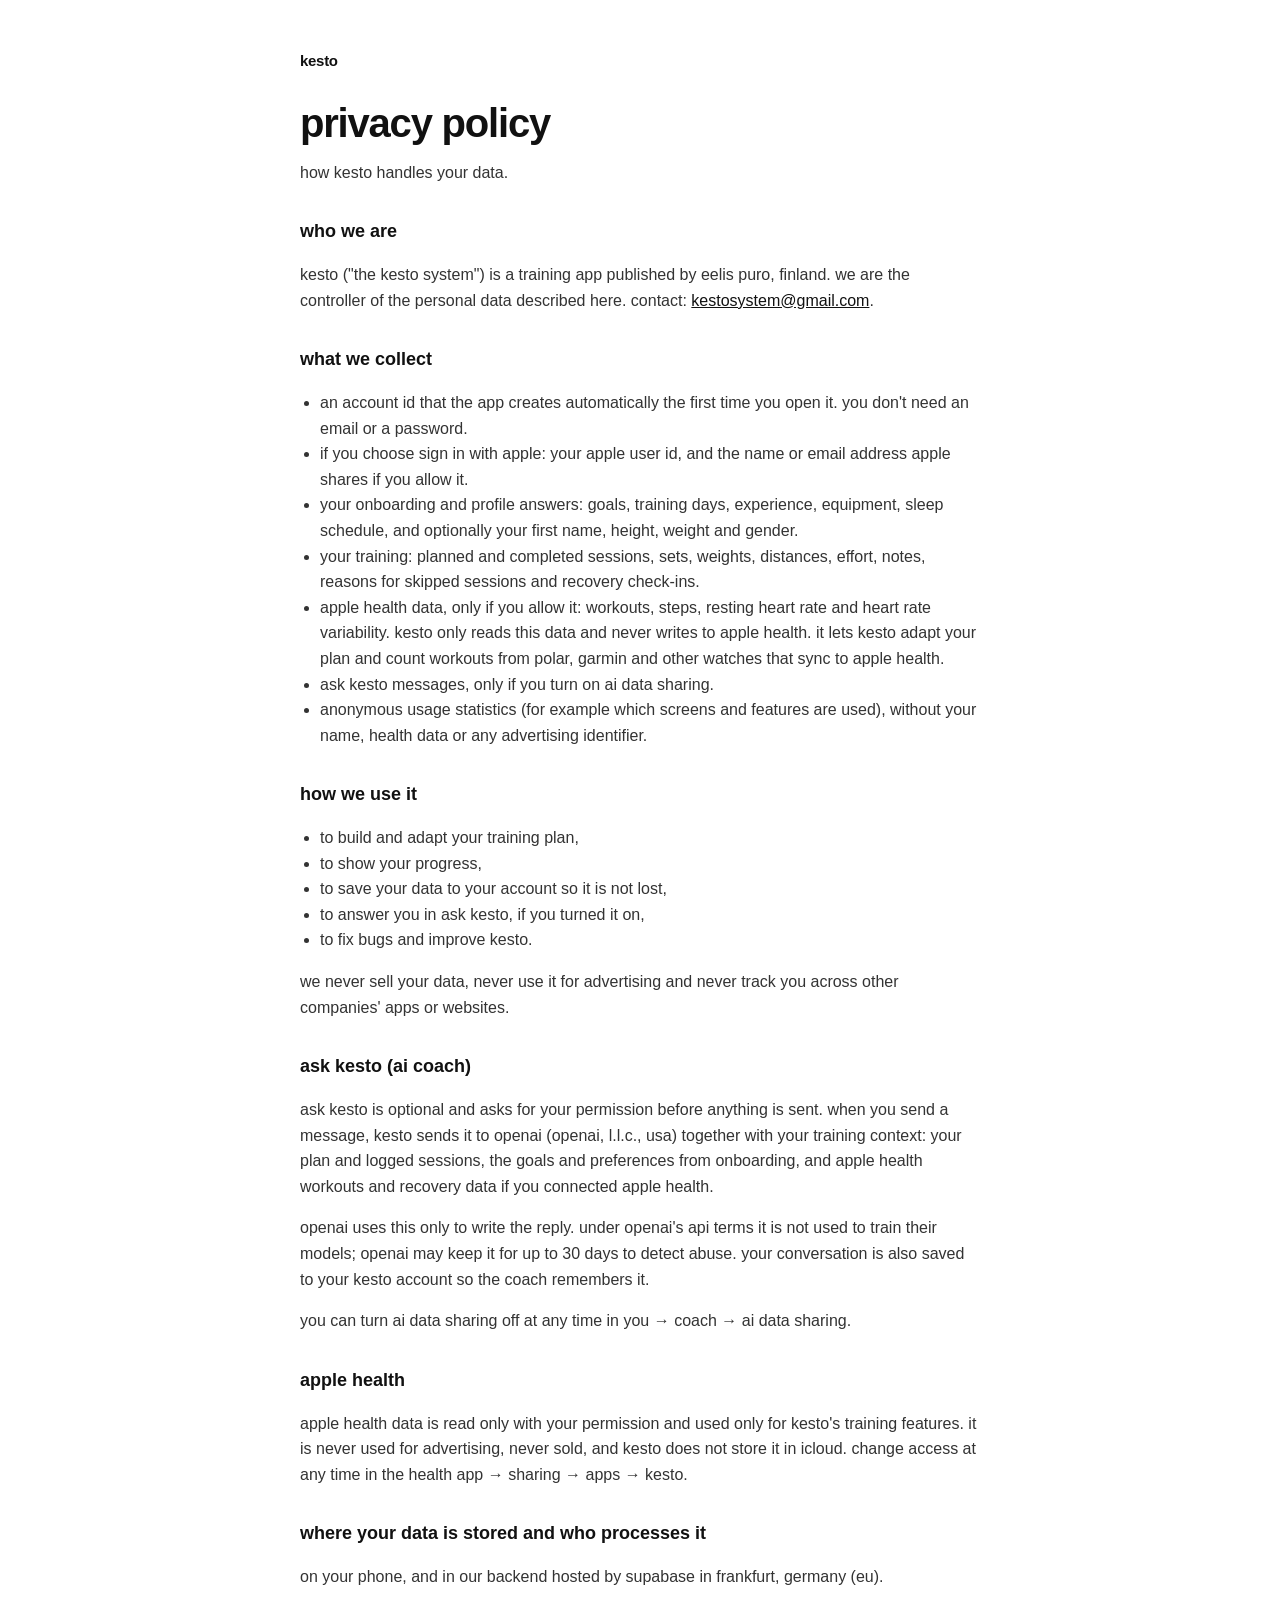
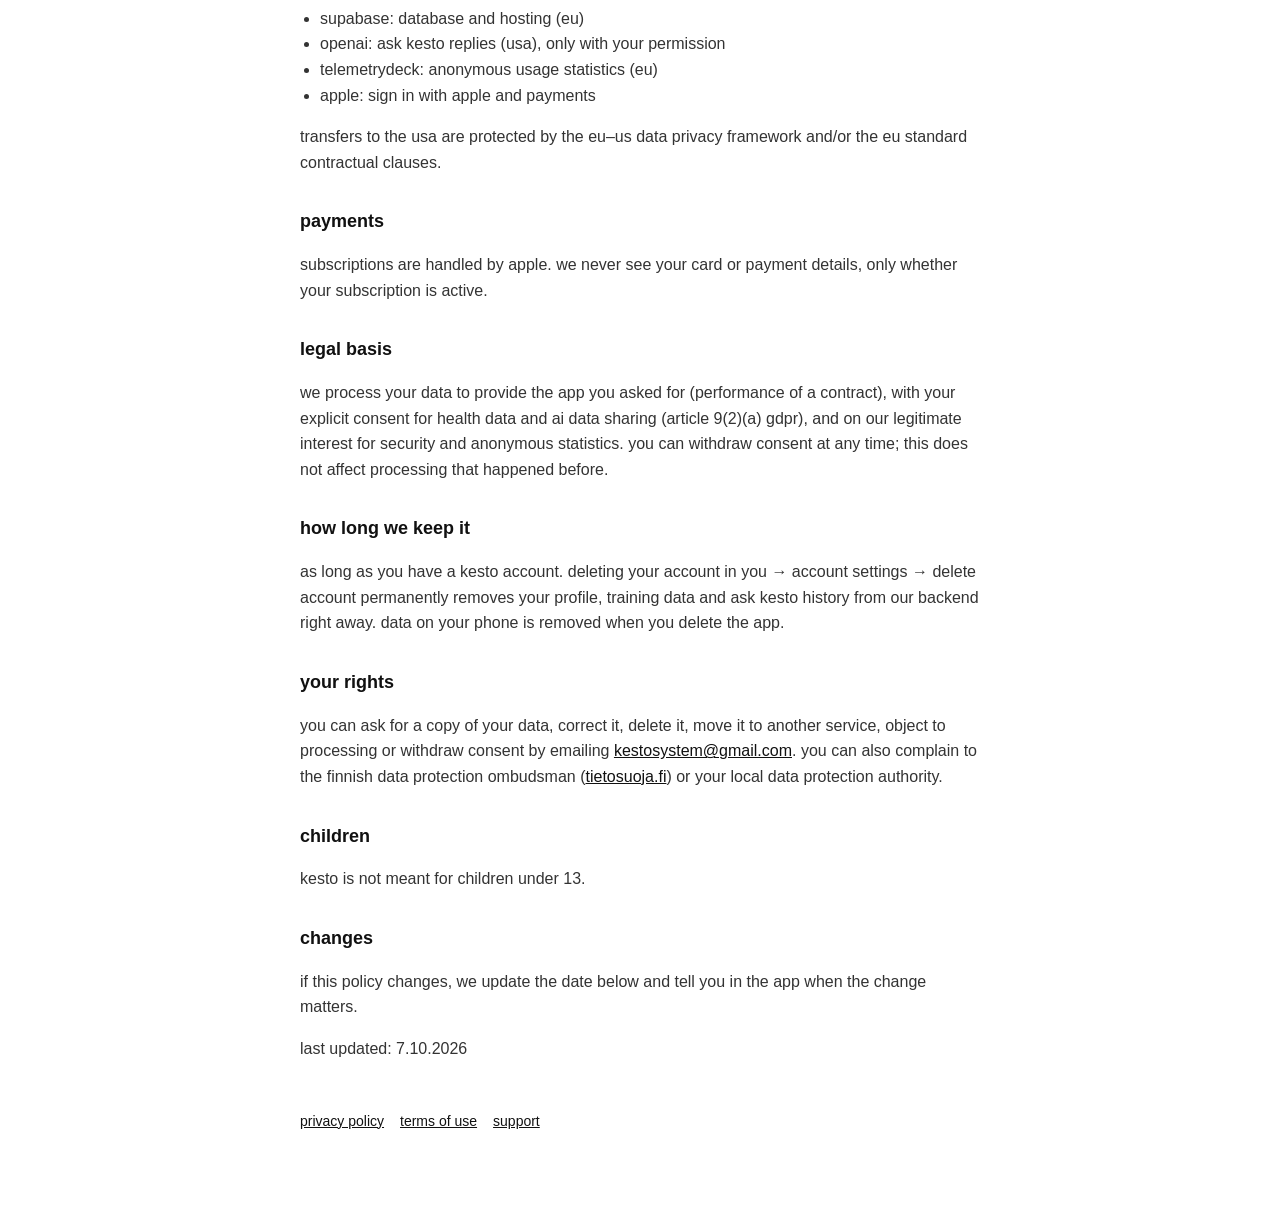
==== privacy/index.html @ 547b3e9e "Add kesto privacy policy, terms of use and support pages Generated by kesto-app/Scripts/generate_leg" ====
<!doctype html>
<html lang="en">
<head>
<meta charset="utf-8">
<meta name="viewport" content="width=device-width, initial-scale=1">
<title>kesto — privacy policy</title>
<style>
  :root { color-scheme: light; }
  body { margin: 0; background: #ffffff; color: #111111; font: 16px/1.6 -apple-system, BlinkMacSystemFont, "Helvetica Neue", Helvetica, Arial, sans-serif; }
  main { max-width: 680px; margin: 0 auto; padding: 48px 20px 80px; }
  .brand { font-weight: 800; letter-spacing: -0.02em; font-size: 15px; color: #111; text-decoration: none; }
  h1 { font-size: 40px; line-height: 1.05; letter-spacing: -0.03em; margin: 28px 0 8px; }
  h2 { font-size: 18px; margin: 32px 0 6px; }
  p, li { color: #333; }
  ul { padding-left: 20px; }
  a { color: #111; }
  nav { margin-top: 48px; font-size: 14px; display: flex; gap: 16px; flex-wrap: wrap; }
</style>
</head>
<body>
<main>
<a class="brand" href="../">kesto</a>
<h1>privacy policy</h1>
<p>how kesto handles your data.</p>
<h2>who we are</h2>
<p>kesto (&quot;the kesto system&quot;) is a training app published by eelis puro, finland. we are the controller of the personal data described here. contact: <a href="mailto:kestosystem@gmail.com">kestosystem@gmail.com</a>.</p>
<h2>what we collect</h2>
<ul><li>an account id that the app creates automatically the first time you open it. you don&#x27;t need an email or a password.</li><li>if you choose sign in with apple: your apple user id, and the name or email address apple shares if you allow it.</li><li>your onboarding and profile answers: goals, training days, experience, equipment, sleep schedule, and optionally your first name, height, weight and gender.</li><li>your training: planned and completed sessions, sets, weights, distances, effort, notes, reasons for skipped sessions and recovery check-ins.</li><li>apple health data, only if you allow it: workouts, steps, resting heart rate and heart rate variability. kesto only reads this data and never writes to apple health. it lets kesto adapt your plan and count workouts from polar, garmin and other watches that sync to apple health.</li><li>ask kesto messages, only if you turn on ai data sharing.</li><li>anonymous usage statistics (for example which screens and features are used), without your name, health data or any advertising identifier.</li></ul>
<h2>how we use it</h2>
<ul><li>to build and adapt your training plan,</li><li>to show your progress,</li><li>to save your data to your account so it is not lost,</li><li>to answer you in ask kesto, if you turned it on,</li><li>to fix bugs and improve kesto.</li></ul>
<p>we never sell your data, never use it for advertising and never track you across other companies&#x27; apps or websites.</p>
<h2>ask kesto (ai coach)</h2>
<p>ask kesto is optional and asks for your permission before anything is sent. when you send a message, kesto sends it to openai (openai, l.l.c., usa) together with your training context: your plan and logged sessions, the goals and preferences from onboarding, and apple health workouts and recovery data if you connected apple health.</p>
<p>openai uses this only to write the reply. under openai&#x27;s api terms it is not used to train their models; openai may keep it for up to 30 days to detect abuse. your conversation is also saved to your kesto account so the coach remembers it.</p>
<p>you can turn ai data sharing off at any time in you → coach → ai data sharing.</p>
<h2>apple health</h2>
<p>apple health data is read only with your permission and used only for kesto&#x27;s training features. it is never used for advertising, never sold, and kesto does not store it in icloud. change access at any time in the health app → sharing → apps → kesto.</p>
<h2>where your data is stored and who processes it</h2>
<p>on your phone, and in our backend hosted by supabase in frankfurt, germany (eu).</p>
<ul><li>supabase: database and hosting (eu)</li><li>openai: ask kesto replies (usa), only with your permission</li><li>telemetrydeck: anonymous usage statistics (eu)</li><li>apple: sign in with apple and payments</li></ul>
<p>transfers to the usa are protected by the eu–us data privacy framework and/or the eu standard contractual clauses.</p>
<h2>payments</h2>
<p>subscriptions are handled by apple. we never see your card or payment details, only whether your subscription is active.</p>
<h2>legal basis</h2>
<p>we process your data to provide the app you asked for (performance of a contract), with your explicit consent for health data and ai data sharing (article 9(2)(a) gdpr), and on our legitimate interest for security and anonymous statistics. you can withdraw consent at any time; this does not affect processing that happened before.</p>
<h2>how long we keep it</h2>
<p>as long as you have a kesto account. deleting your account in you → account settings → delete account permanently removes your profile, training data and ask kesto history from our backend right away. data on your phone is removed when you delete the app.</p>
<h2>your rights</h2>
<p>you can ask for a copy of your data, correct it, delete it, move it to another service, object to processing or withdraw consent by emailing <a href="mailto:kestosystem@gmail.com">kestosystem@gmail.com</a>. you can also complain to the finnish data protection ombudsman (<a href="https://tietosuoja.fi/en">tietosuoja.fi</a>) or your local data protection authority.</p>
<h2>children</h2>
<p>kesto is not meant for children under 13.</p>
<h2>changes</h2>
<p>if this policy changes, we update the date below and tell you in the app when the change matters.</p>
<p>last updated: 7.10.2026</p>
<nav><a href="../privacy/">privacy policy</a><a href="../terms/">terms of use</a><a href="../support/">support</a></nav>
</main>
</body>
</html>
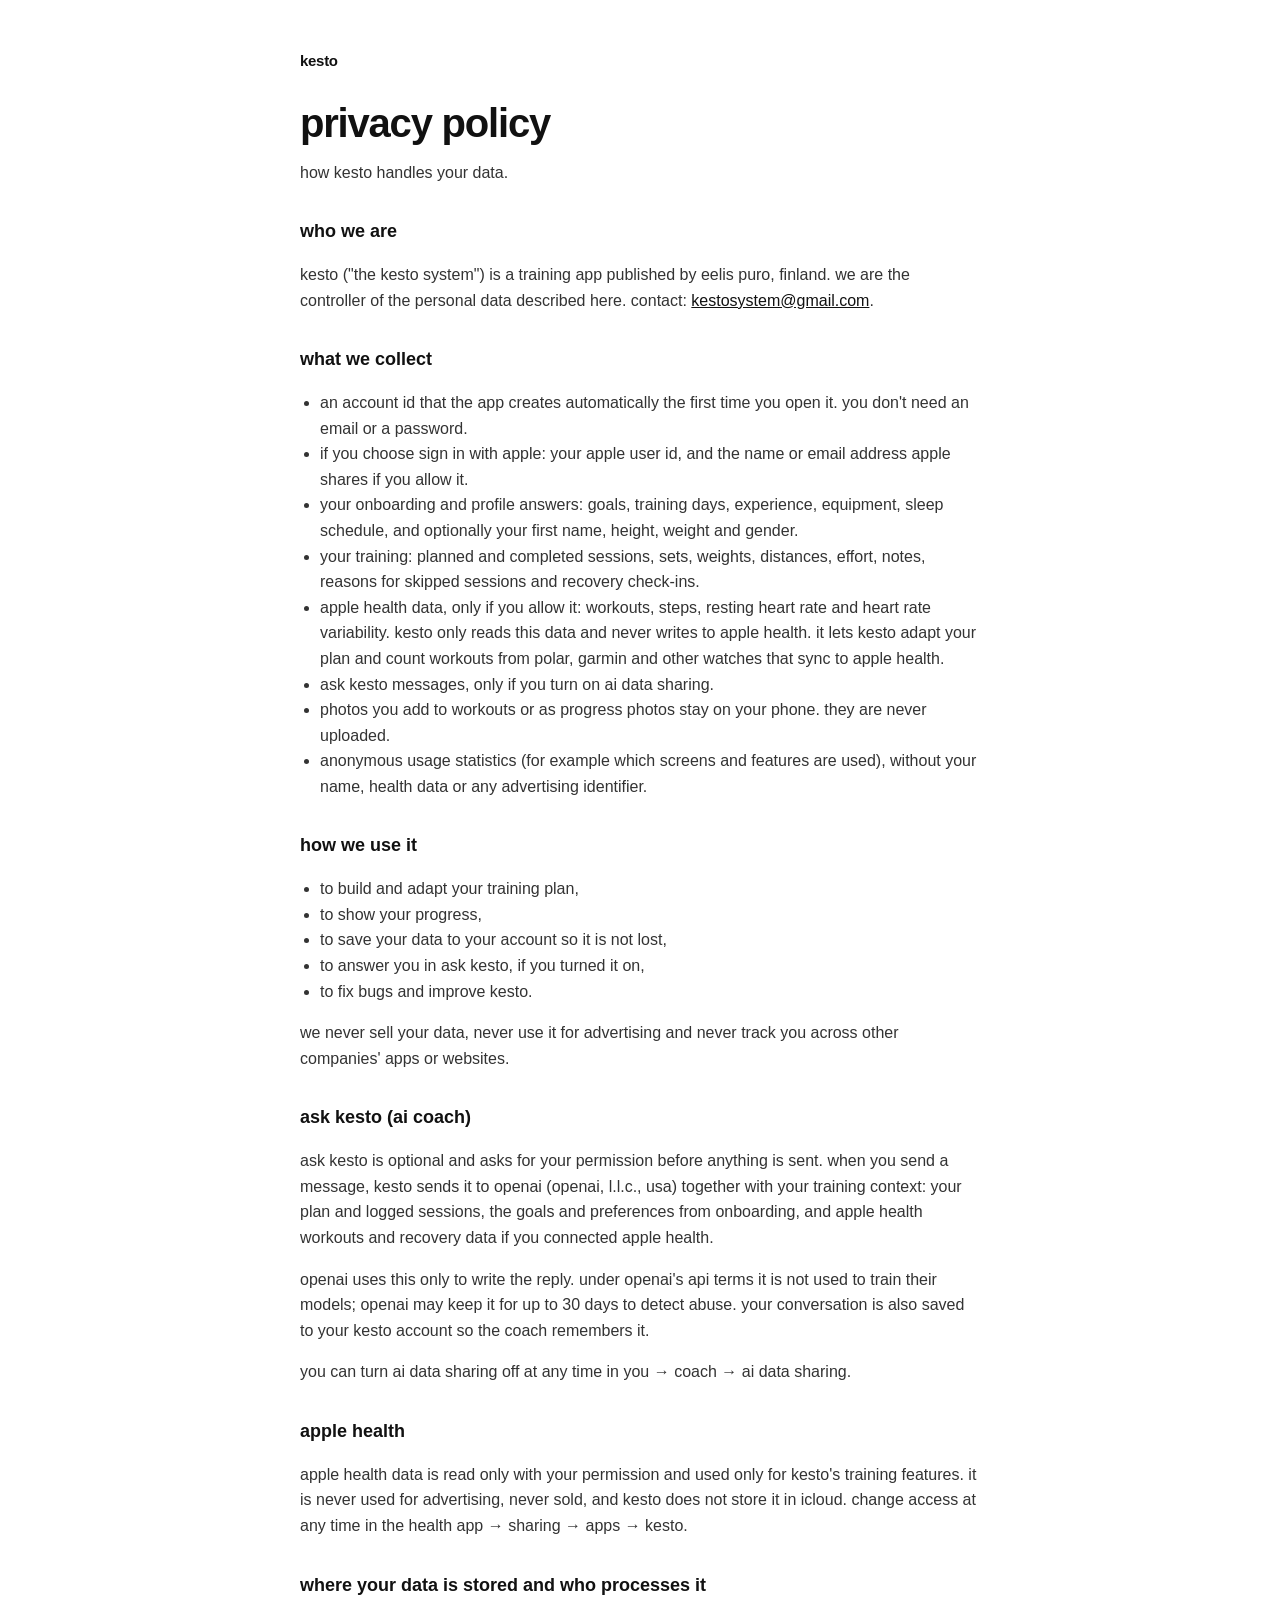
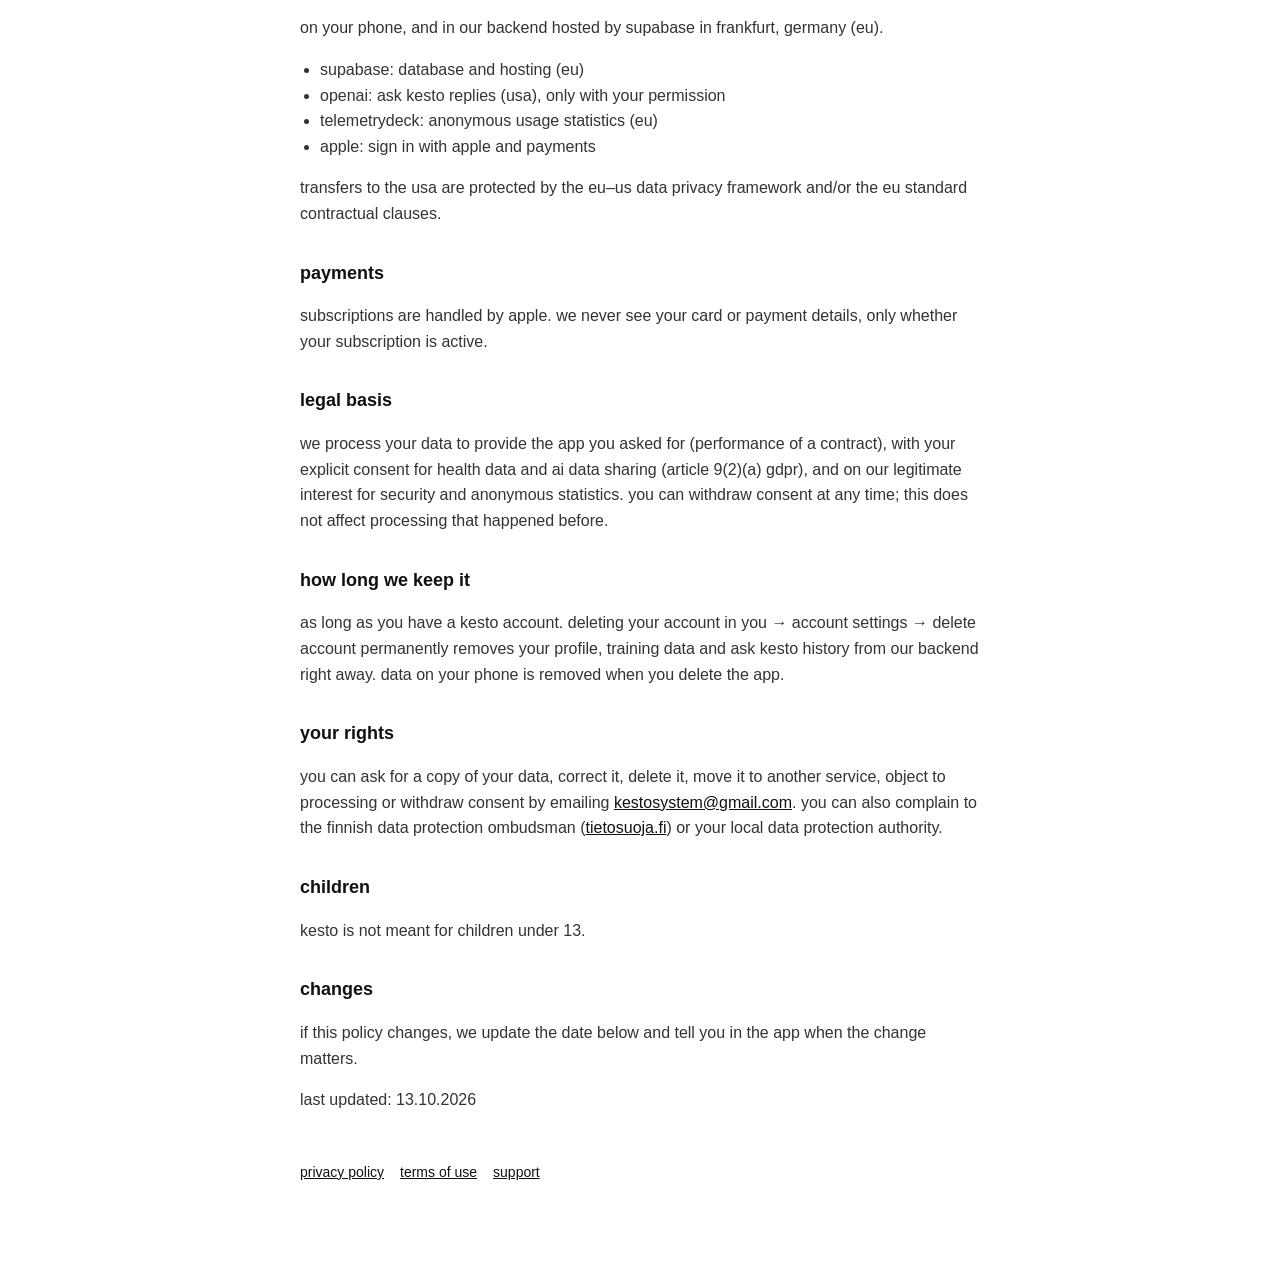
==== commit d8579deb: "Say that workout and progress photos stay on the phone Co-Authored-By: Claude Opus 5.5 <noreply@anth" ====
--- a/privacy/index.html
+++ b/privacy/index.html
@@ -25,7 +25,7 @@
 <h2>who we are</h2>
 <p>kesto (&quot;the kesto system&quot;) is a training app published by eelis puro, finland. we are the controller of the personal data described here. contact: <a href="mailto:kestosystem@gmail.com">kestosystem@gmail.com</a>.</p>
 <h2>what we collect</h2>
-<ul><li>an account id that the app creates automatically the first time you open it. you don&#x27;t need an email or a password.</li><li>if you choose sign in with apple: your apple user id, and the name or email address apple shares if you allow it.</li><li>your onboarding and profile answers: goals, training days, experience, equipment, sleep schedule, and optionally your first name, height, weight and gender.</li><li>your training: planned and completed sessions, sets, weights, distances, effort, notes, reasons for skipped sessions and recovery check-ins.</li><li>apple health data, only if you allow it: workouts, steps, resting heart rate and heart rate variability. kesto only reads this data and never writes to apple health. it lets kesto adapt your plan and count workouts from polar, garmin and other watches that sync to apple health.</li><li>ask kesto messages, only if you turn on ai data sharing.</li><li>anonymous usage statistics (for example which screens and features are used), without your name, health data or any advertising identifier.</li></ul>
+<ul><li>an account id that the app creates automatically the first time you open it. you don&#x27;t need an email or a password.</li><li>if you choose sign in with apple: your apple user id, and the name or email address apple shares if you allow it.</li><li>your onboarding and profile answers: goals, training days, experience, equipment, sleep schedule, and optionally your first name, height, weight and gender.</li><li>your training: planned and completed sessions, sets, weights, distances, effort, notes, reasons for skipped sessions and recovery check-ins.</li><li>apple health data, only if you allow it: workouts, steps, resting heart rate and heart rate variability. kesto only reads this data and never writes to apple health. it lets kesto adapt your plan and count workouts from polar, garmin and other watches that sync to apple health.</li><li>ask kesto messages, only if you turn on ai data sharing.</li><li>photos you add to workouts or as progress photos stay on your phone. they are never uploaded.</li><li>anonymous usage statistics (for example which screens and features are used), without your name, health data or any advertising identifier.</li></ul>
 <h2>how we use it</h2>
 <ul><li>to build and adapt your training plan,</li><li>to show your progress,</li><li>to save your data to your account so it is not lost,</li><li>to answer you in ask kesto, if you turned it on,</li><li>to fix bugs and improve kesto.</li></ul>
 <p>we never sell your data, never use it for advertising and never track you across other companies&#x27; apps or websites.</p>
@@ -51,7 +51,7 @@
 <p>kesto is not meant for children under 13.</p>
 <h2>changes</h2>
 <p>if this policy changes, we update the date below and tell you in the app when the change matters.</p>
-<p>last updated: 7.10.2026</p>
+<p>last updated: 13.10.2026</p>
 <nav><a href="../privacy/">privacy policy</a><a href="../terms/">terms of use</a><a href="../support/">support</a></nav>
 </main>
 </body>
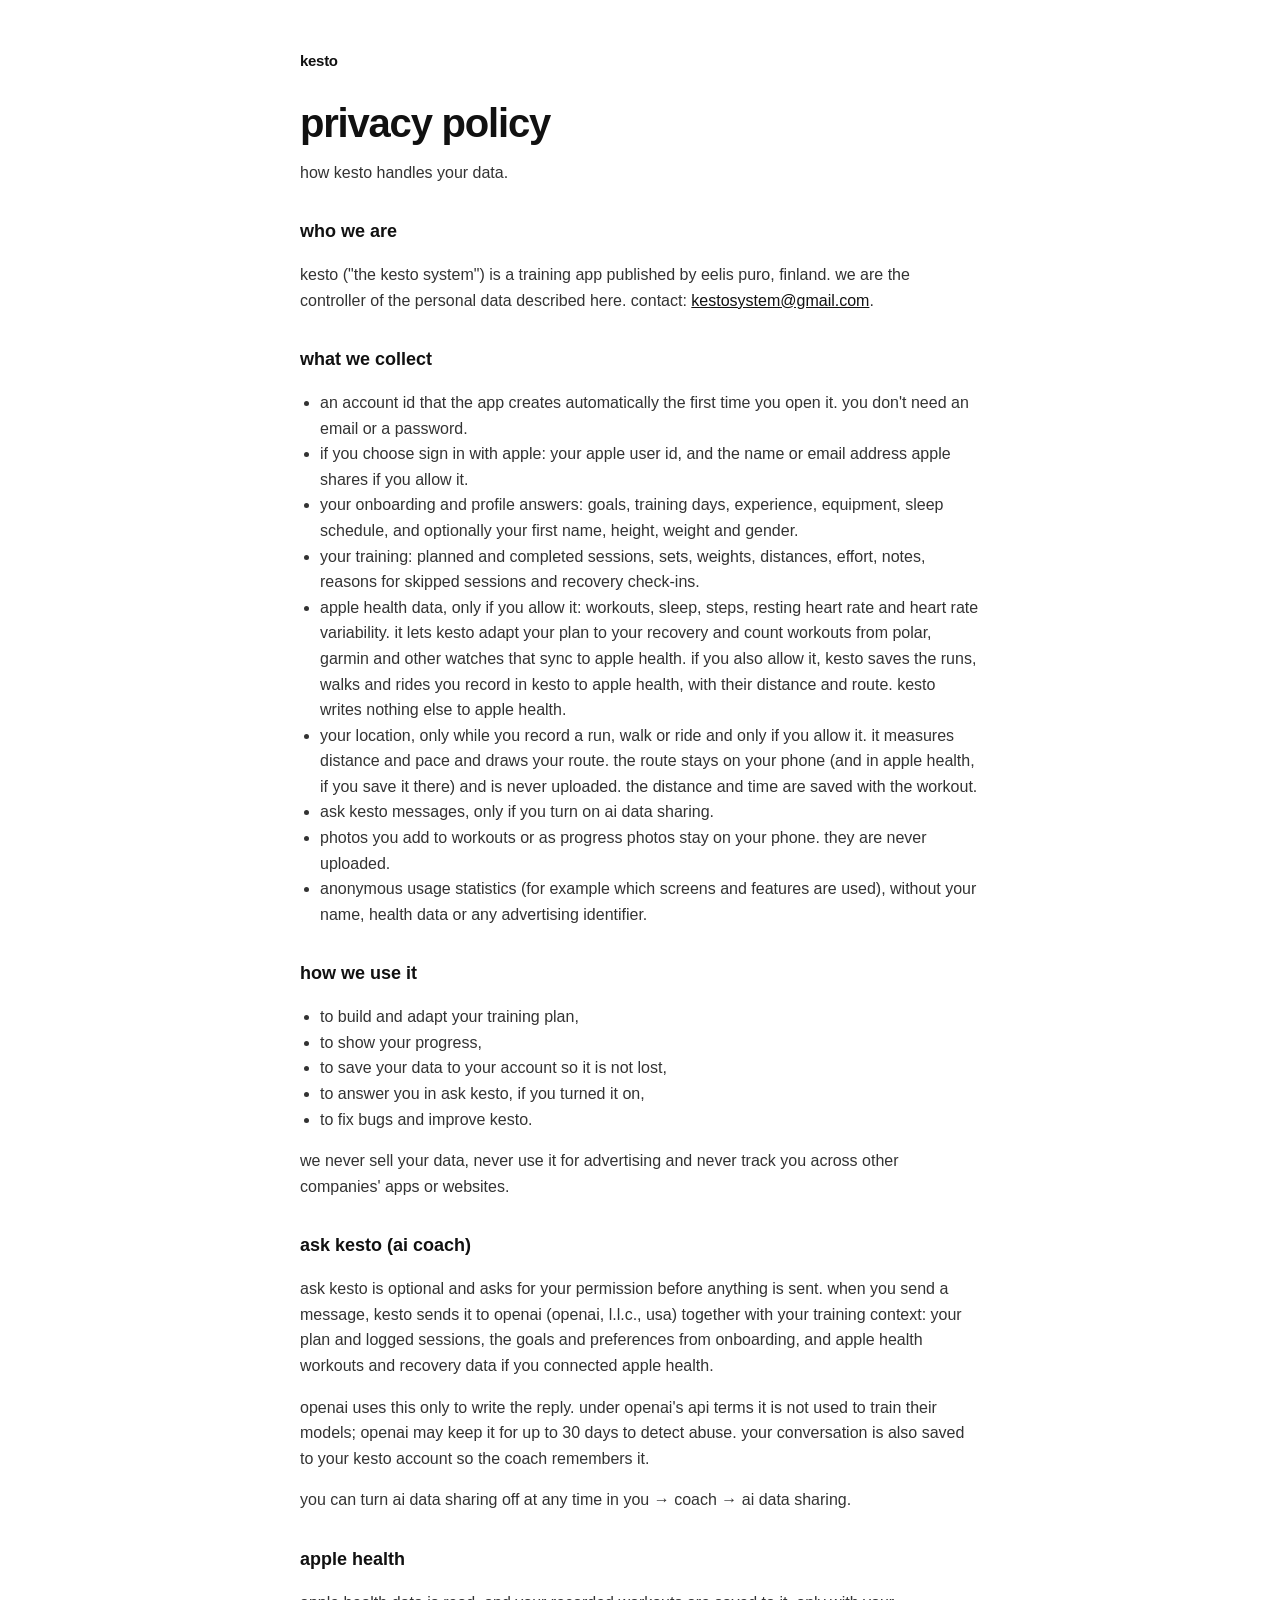
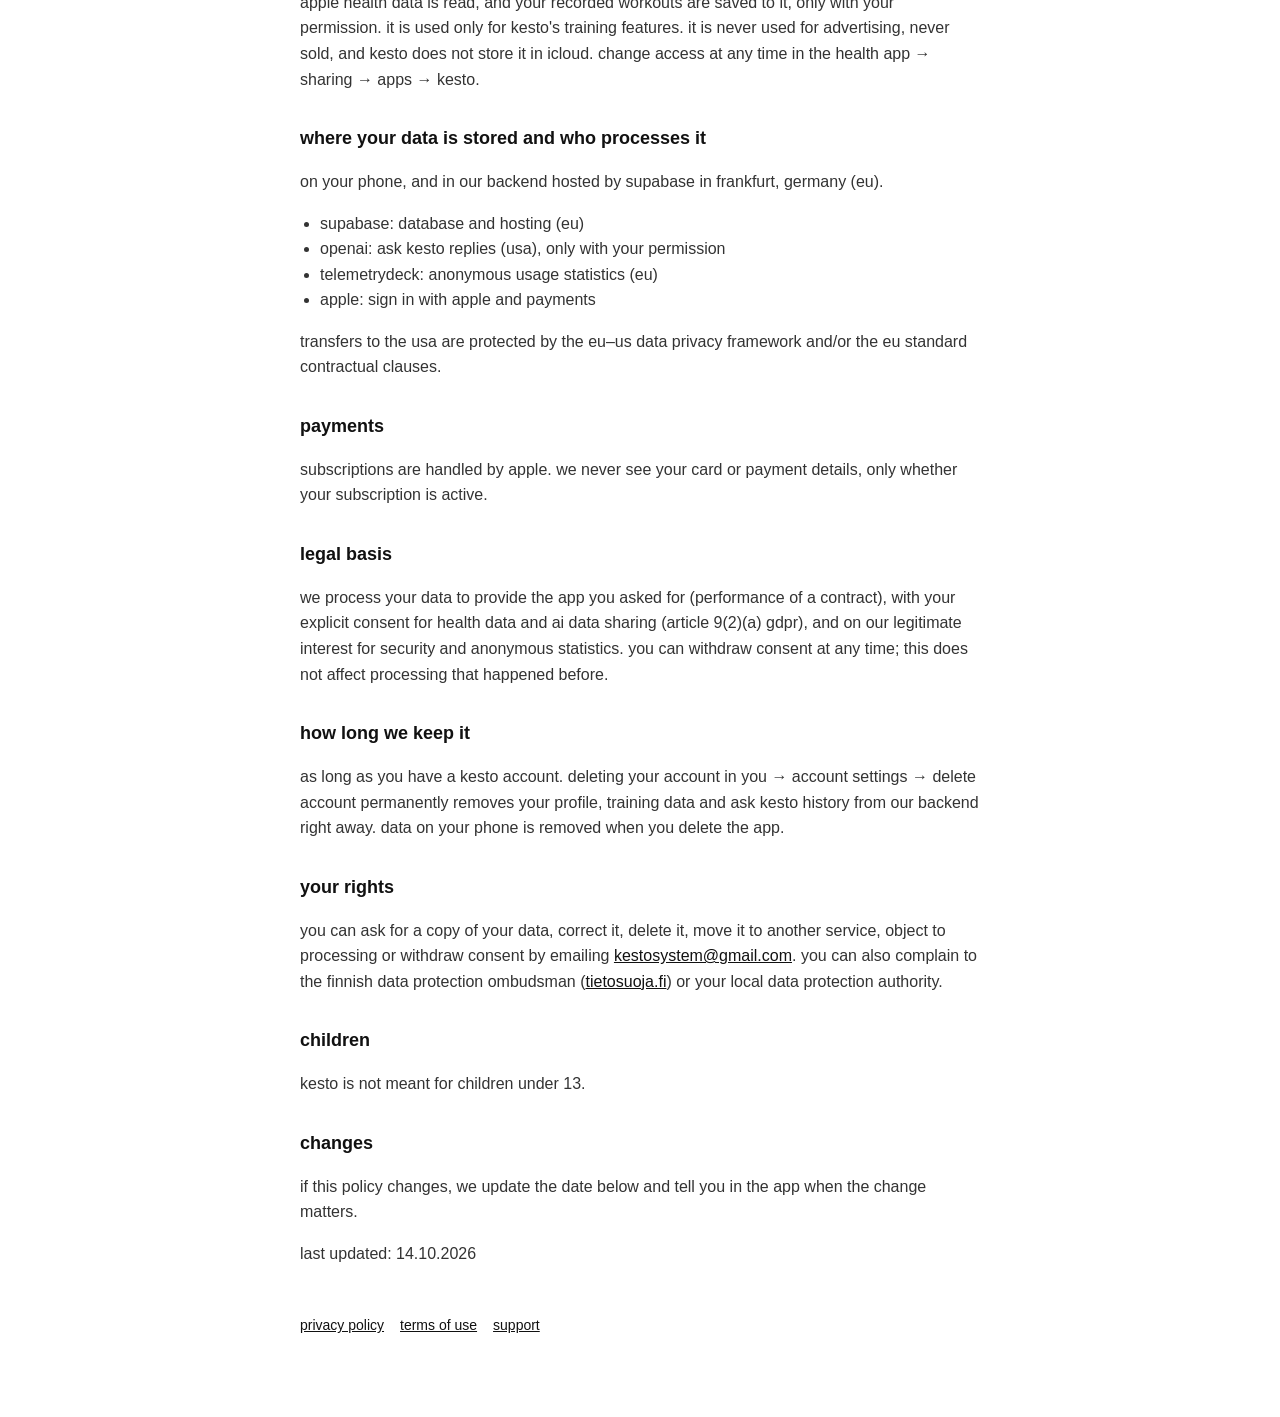
==== commit 32634831: "Say that Kesto saves recorded workouts to Apple Health and uses location while recording The privacy" ====
--- a/privacy/index.html
+++ b/privacy/index.html
@@ -25,7 +25,7 @@
 <h2>who we are</h2>
 <p>kesto (&quot;the kesto system&quot;) is a training app published by eelis puro, finland. we are the controller of the personal data described here. contact: <a href="mailto:kestosystem@gmail.com">kestosystem@gmail.com</a>.</p>
 <h2>what we collect</h2>
-<ul><li>an account id that the app creates automatically the first time you open it. you don&#x27;t need an email or a password.</li><li>if you choose sign in with apple: your apple user id, and the name or email address apple shares if you allow it.</li><li>your onboarding and profile answers: goals, training days, experience, equipment, sleep schedule, and optionally your first name, height, weight and gender.</li><li>your training: planned and completed sessions, sets, weights, distances, effort, notes, reasons for skipped sessions and recovery check-ins.</li><li>apple health data, only if you allow it: workouts, steps, resting heart rate and heart rate variability. kesto only reads this data and never writes to apple health. it lets kesto adapt your plan and count workouts from polar, garmin and other watches that sync to apple health.</li><li>ask kesto messages, only if you turn on ai data sharing.</li><li>photos you add to workouts or as progress photos stay on your phone. they are never uploaded.</li><li>anonymous usage statistics (for example which screens and features are used), without your name, health data or any advertising identifier.</li></ul>
+<ul><li>an account id that the app creates automatically the first time you open it. you don&#x27;t need an email or a password.</li><li>if you choose sign in with apple: your apple user id, and the name or email address apple shares if you allow it.</li><li>your onboarding and profile answers: goals, training days, experience, equipment, sleep schedule, and optionally your first name, height, weight and gender.</li><li>your training: planned and completed sessions, sets, weights, distances, effort, notes, reasons for skipped sessions and recovery check-ins.</li><li>apple health data, only if you allow it: workouts, sleep, steps, resting heart rate and heart rate variability. it lets kesto adapt your plan to your recovery and count workouts from polar, garmin and other watches that sync to apple health. if you also allow it, kesto saves the runs, walks and rides you record in kesto to apple health, with their distance and route. kesto writes nothing else to apple health.</li><li>your location, only while you record a run, walk or ride and only if you allow it. it measures distance and pace and draws your route. the route stays on your phone (and in apple health, if you save it there) and is never uploaded. the distance and time are saved with the workout.</li><li>ask kesto messages, only if you turn on ai data sharing.</li><li>photos you add to workouts or as progress photos stay on your phone. they are never uploaded.</li><li>anonymous usage statistics (for example which screens and features are used), without your name, health data or any advertising identifier.</li></ul>
 <h2>how we use it</h2>
 <ul><li>to build and adapt your training plan,</li><li>to show your progress,</li><li>to save your data to your account so it is not lost,</li><li>to answer you in ask kesto, if you turned it on,</li><li>to fix bugs and improve kesto.</li></ul>
 <p>we never sell your data, never use it for advertising and never track you across other companies&#x27; apps or websites.</p>
@@ -34,7 +34,7 @@
 <p>openai uses this only to write the reply. under openai&#x27;s api terms it is not used to train their models; openai may keep it for up to 30 days to detect abuse. your conversation is also saved to your kesto account so the coach remembers it.</p>
 <p>you can turn ai data sharing off at any time in you → coach → ai data sharing.</p>
 <h2>apple health</h2>
-<p>apple health data is read only with your permission and used only for kesto&#x27;s training features. it is never used for advertising, never sold, and kesto does not store it in icloud. change access at any time in the health app → sharing → apps → kesto.</p>
+<p>apple health data is read, and your recorded workouts are saved to it, only with your permission. it is used only for kesto&#x27;s training features. it is never used for advertising, never sold, and kesto does not store it in icloud. change access at any time in the health app → sharing → apps → kesto.</p>
 <h2>where your data is stored and who processes it</h2>
 <p>on your phone, and in our backend hosted by supabase in frankfurt, germany (eu).</p>
 <ul><li>supabase: database and hosting (eu)</li><li>openai: ask kesto replies (usa), only with your permission</li><li>telemetrydeck: anonymous usage statistics (eu)</li><li>apple: sign in with apple and payments</li></ul>
@@ -51,7 +51,7 @@
 <p>kesto is not meant for children under 13.</p>
 <h2>changes</h2>
 <p>if this policy changes, we update the date below and tell you in the app when the change matters.</p>
-<p>last updated: 13.10.2026</p>
+<p>last updated: 14.10.2026</p>
 <nav><a href="../privacy/">privacy policy</a><a href="../terms/">terms of use</a><a href="../support/">support</a></nav>
 </main>
 </body>
